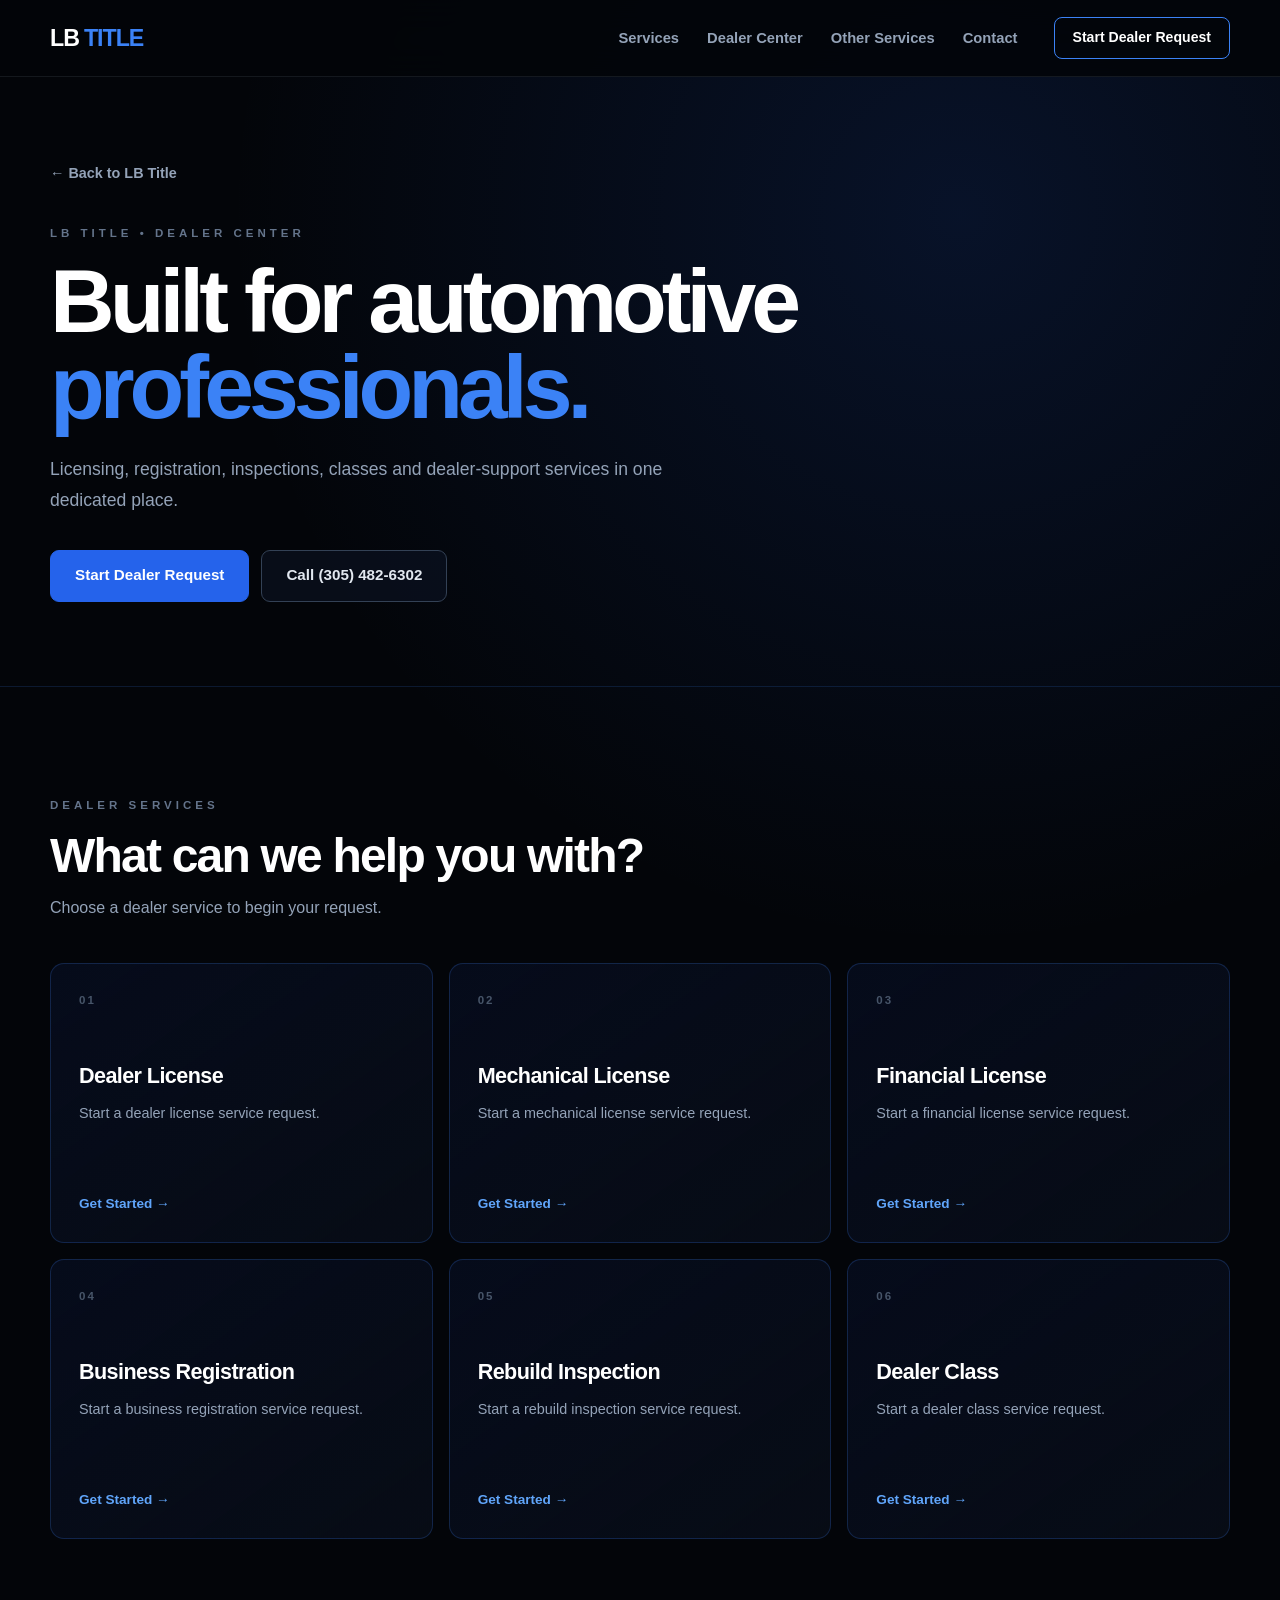
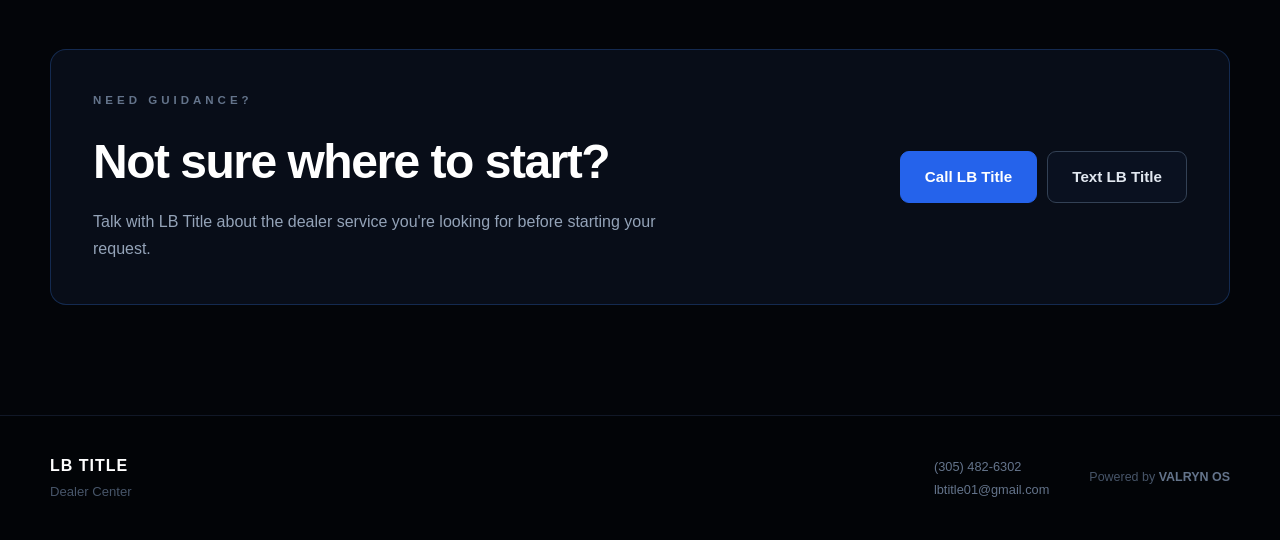
==== dealer/index.html @ 5acdc8e8 "Build LB Title customer service website" ====
<!DOCTYPE html>
<html lang="en">
<head>
  <meta charset="UTF-8">
  <meta name="viewport" content="width=device-width, initial-scale=1.0">

  <title>Dealer Center | LB Title</title>

  <meta
    name="description"
    content="LB Title Dealer Center provides licensing, registration, inspection and dealer-support services."
  >

  <link rel="stylesheet" href="../assets/css/style.css">
</head>

<body class="dealer-center-page">

  <header class="site-header">
    <div class="container nav">

      <a class="logo" href="../index.html" aria-label="LB Title home">
        <span class="logo-lb">LB</span>
        <span class="logo-title">TITLE</span>
      </a>

      <nav class="main-nav" aria-label="Main navigation">
        <a href="../index.html#services">Services</a>
        <a href="index.html">Dealer Center</a>
        <a href="../index.html#other-services">Other Services</a>
        <a href="../index.html#contact">Contact</a>
      </nav>

      <a class="nav-action" href="../intake/dealer.html">
        Start Dealer Request
      </a>

    </div>
  </header>


  <main>

    <!-- DEALER HERO -->
    <section class="dealer-hero">

      <div class="container">

        <a class="back-link" href="../index.html#services">
          ← Back to LB Title
        </a>

        <p class="eyebrow">
          LB Title • Dealer Center
        </p>

        <h1>
          Built for automotive
          <span>professionals.</span>
        </h1>

        <p class="dealer-hero-copy">
          Licensing, registration, inspections, classes and
          dealer-support services in one dedicated place.
        </p>

        <div class="hero-actions">

          <a
            class="button primary"
            href="../intake/dealer.html"
          >
            Start Dealer Request
          </a>

          <a
            class="button secondary"
            href="tel:+13054826302"
          >
            Call (305) 482-6302
          </a>

        </div>

      </div>

    </section>


    <!-- DEALER SERVICES -->
    <section class="dealer-services">

      <div class="container">

        <div class="section-heading">

          <p class="eyebrow">
            Dealer Services
          </p>

          <h2>
            What can we help you with?
          </h2>

          <p>
            Choose a dealer service to begin your request.
          </p>

        </div>


        <div class="dealer-service-grid">


          <a
            class="dealer-service-card"
            href="../intake/dealer.html?service=dealer-license"
          >

            <span class="dealer-service-number">
              01
            </span>

            <h3>
              Dealer License
            </h3>

            <p>
              Start a dealer license service request.
            </p>

            <strong>
              Get Started →
            </strong>

          </a>


          <a
            class="dealer-service-card"
            href="../intake/dealer.html?service=mechanical-license"
          >

            <span class="dealer-service-number">
              02
            </span>

            <h3>
              Mechanical License
            </h3>

            <p>
              Start a mechanical license service request.
            </p>

            <strong>
              Get Started →
            </strong>

          </a>


          <a
            class="dealer-service-card"
            href="../intake/dealer.html?service=financial-license"
          >

            <span class="dealer-service-number">
              03
            </span>

            <h3>
              Financial License
            </h3>

            <p>
              Start a financial license service request.
            </p>

            <strong>
              Get Started →
            </strong>

          </a>


          <a
            class="dealer-service-card"
            href="../intake/dealer.html?service=business-registration"
          >

            <span class="dealer-service-number">
              04
            </span>

            <h3>
              Business Registration
            </h3>

            <p>
              Start a business registration service request.
            </p>

            <strong>
              Get Started →
            </strong>

          </a>


          <a
            class="dealer-service-card"
            href="../intake/dealer.html?service=rebuild-inspection"
          >

            <span class="dealer-service-number">
              05
            </span>

            <h3>
              Rebuild Inspection
            </h3>

            <p>
              Start a rebuild inspection service request.
            </p>

            <strong>
              Get Started →
            </strong>

          </a>


          <a
            class="dealer-service-card"
            href="../intake/dealer.html?service=dealer-class"
          >

            <span class="dealer-service-number">
              06
            </span>

            <h3>
              Dealer Class
            </h3>

            <p>
              Start a dealer class service request.
            </p>

            <strong>
              Get Started →
            </strong>

          </a>

        </div>

      </div>

    </section>


    <!-- DEALER CONTACT -->
    <section class="dealer-contact">

      <div class="container dealer-contact-panel">

        <div>

          <p class="eyebrow">
            Need Guidance?
          </p>

          <h2>
            Not sure where to start?
          </h2>

          <p>
            Talk with LB Title about the dealer service
            you're looking for before starting your request.
          </p>

        </div>


        <div class="dealer-contact-actions">

          <a
            class="button primary"
            href="tel:+13054826302"
          >
            Call LB Title
          </a>

          <a
            class="button secondary"
            href="sms:+13054826302"
          >
            Text LB Title
          </a>

        </div>

      </div>

    </section>

  </main>


  <footer class="site-footer">

    <div class="container footer-content">

      <div class="footer-brand">
        <strong>LB TITLE</strong>
        <p>Dealer Center</p>
      </div>


      <div class="footer-contact">

        <a href="tel:+13054826302">
          (305) 482-6302
        </a>

        <a href="mailto:lbtitle01@gmail.com">
          lbtitle01@gmail.com
        </a>

      </div>


      <div class="powered-by">
        Powered by <strong>VALRYN OS</strong>
      </div>

    </div>

  </footer>


  <script src="../assets/js/main.js"></script>

</body>
</html>
---- assets/css/style.css ----
/* =========================================================
   LB TITLE
   Main Website Styles
   ========================================================= */


/* ---------- RESET ---------- */

* {
  box-sizing: border-box;
  margin: 0;
  padding: 0;
}

html {
  scroll-behavior: smooth;
}

body {
  min-height: 100vh;

  background:
    radial-gradient(
      circle at top,
      #111827 0%,
      #070b12 42%,
      #030509 100%
    );

  color: #ffffff;

  font-family:
    -apple-system,
    BlinkMacSystemFont,
    "Segoe UI",
    Arial,
    sans-serif;

  line-height: 1.5;
}

a {
  color: inherit;
}

ul {
  list-style: none;
}

.container {
  width: min(1180px, calc(100% - 40px));
  margin: 0 auto;
}


/* =========================================================
   HEADER
   ========================================================= */

.site-header {
  position: sticky;
  top: 0;
  z-index: 100;

  border-bottom: 1px solid rgba(148, 163, 184, 0.12);

  background: rgba(3, 5, 9, 0.88);

  backdrop-filter: blur(18px);
  -webkit-backdrop-filter: blur(18px);
}

.nav {
  min-height: 76px;

  display: flex;
  align-items: center;
  gap: 36px;
}

.logo {
  display: inline-flex;
  align-items: center;

  font-size: 1.45rem;
  font-weight: 850;

  letter-spacing: -1px;
  text-decoration: none;

  white-space: nowrap;
}

.logo-lb {
  color: #ffffff;
}

.logo-title {
  margin-left: 5px;

  color: #3b82f6;
}

.main-nav {
  display: flex;
  align-items: center;
  gap: 28px;

  margin-left: auto;
}

.main-nav a {
  color: #94a3b8;

  font-size: 0.92rem;
  font-weight: 600;

  text-decoration: none;

  transition:
    color 0.2s ease,
    transform 0.2s ease;
}

.main-nav a:hover {
  color: #ffffff;

  transform: translateY(-1px);
}

.nav-action {
  display: inline-flex;
  align-items: center;
  justify-content: center;

  min-height: 42px;

  padding: 0 18px;

  border: 1px solid #3b82f6;
  border-radius: 8px;

  color: #ffffff;

  font-size: 0.88rem;
  font-weight: 700;

  text-decoration: none;

  transition:
    background 0.2s ease,
    transform 0.2s ease;
}

.nav-action:hover {
  background: #2563eb;

  transform: translateY(-1px);
}


/* =========================================================
   SHARED
   ========================================================= */

.eyebrow {
  margin-bottom: 16px;

  color: #64748b;

  font-size: 0.72rem;
  font-weight: 800;

  letter-spacing: 4px;
  text-transform: uppercase;
}

.section-heading {
  max-width: 700px;

  margin-bottom: 42px;
}

.section-heading h2 {
  margin-bottom: 12px;

  font-size: clamp(2rem, 5vw, 3rem);
  font-weight: 800;

  letter-spacing: -1.8px;
  line-height: 1.08;
}

.section-heading > p:last-child {
  color: #94a3b8;

  font-size: 1rem;
  line-height: 1.7;
}


/* =========================================================
   BUTTONS
   ========================================================= */

.button {
  display: inline-flex;
  align-items: center;
  justify-content: center;

  min-height: 52px;

  padding: 0 24px;

  border: 1px solid transparent;
  border-radius: 9px;

  font-size: 0.95rem;
  font-weight: 750;

  text-decoration: none;

  transition:
    background 0.2s ease,
    border-color 0.2s ease,
    color 0.2s ease,
    transform 0.2s ease;
}

.button:hover {
  transform: translateY(-2px);
}

.button.primary {
  background: #2563eb;
  border-color: #2563eb;

  color: #ffffff;
}

.button.primary:hover {
  background: #3b82f6;
  border-color: #3b82f6;
}

.button.secondary {
  border-color: #334155;

  background: rgba(15, 23, 42, 0.45);

  color: #e2e8f0;
}

.button.secondary:hover {
  border-color: #3b82f6;

  background: rgba(37, 99, 235, 0.08);

  color: #ffffff;
}


/* =========================================================
   HERO
   ========================================================= */

.hero {
  position: relative;

  min-height: 680px;

  display: flex;
  align-items: center;

  overflow: hidden;

  border-bottom: 1px solid rgba(148, 163, 184, 0.1);
}

.hero::before {
  content: "";

  position: absolute;
  top: -220px;
  right: -180px;

  width: 650px;
  height: 650px;

  border-radius: 50%;

  background: rgba(37, 99, 235, 0.12);

  filter: blur(80px);

  pointer-events: none;
}

.hero::after {
  content: "";

  position: absolute;
  bottom: -300px;
  left: -250px;

  width: 600px;
  height: 600px;

  border-radius: 50%;

  background: rgba(29, 78, 216, 0.08);

  filter: blur(100px);

  pointer-events: none;
}

.hero-content {
  position: relative;
  z-index: 1;

  padding-top: 80px;
  padding-bottom: 80px;
}

.hero h1 {
  max-width: 900px;

  margin-bottom: 24px;

  font-size: clamp(3.2rem, 7vw, 6.2rem);
  font-weight: 850;

  letter-spacing: -5px;
  line-height: 0.95;
}

.hero h1 span {
  display: block;

  color: #3b82f6;
}

.hero-copy {
  max-width: 670px;

  color: #94a3b8;

  font-size: clamp(1rem, 2vw, 1.2rem);
  line-height: 1.75;
}

.hero-actions {
  display: flex;
  flex-wrap: wrap;
  gap: 12px;

  margin-top: 34px;
}


/* =========================================================
   SERVICES
   ========================================================= */

.services {
  padding: 110px 0;
}

.service-grid {
  display: grid;

  grid-template-columns: repeat(2, minmax(0, 1fr));

  gap: 18px;
}

.service-card {
  position: relative;

  min-height: 330px;

  display: flex;
  flex-direction: column;

  padding: 32px;

  border: 1px solid #1e293b;
  border-radius: 14px;

  background:
    linear-gradient(
      145deg,
      rgba(15, 23, 42, 0.92),
      rgba(8, 13, 23, 0.88)
    );

  overflow: hidden;

  transition:
    border-color 0.25s ease,
    transform 0.25s ease,
    background 0.25s ease;
}

.service-card:hover {
  border-color: rgba(59, 130, 246, 0.6);

  transform: translateY(-4px);
}

.service-number {
  margin-bottom: 40px;

  color: #475569;

  font-size: 0.78rem;
  font-weight: 800;

  letter-spacing: 2px;
}

.service-card h3 {
  margin-bottom: 10px;

  font-size: 1.55rem;
  font-weight: 800;

  letter-spacing: -0.7px;
}

.service-card > p {
  margin-bottom: 20px;

  color: #94a3b8;

  line-height: 1.65;
}

.service-card ul {
  display: flex;
  flex-wrap: wrap;
  gap: 8px;

  margin-bottom: 30px;
}

.service-card li {
  padding: 7px 10px;

  border: 1px solid #1e293b;
  border-radius: 6px;

  background: rgba(15, 23, 42, 0.7);

  color: #cbd5e1;

  font-size: 0.78rem;
  font-weight: 650;
}

.service-card > a {
  margin-top: auto;

  color: #60a5fa;

  font-size: 0.9rem;
  font-weight: 750;

  text-decoration: none;
}

.service-card > a:hover {
  color: #93c5fd;
}

.dealer-card {
  border-color: rgba(59, 130, 246, 0.35);

  background:
    linear-gradient(
      145deg,
      rgba(30, 64, 175, 0.18),
      rgba(8, 13, 23, 0.94)
    );
}

.dealer-card::after {
  content: "DEALER";

  position: absolute;
  top: 25px;
  right: 28px;

  color: rgba(96, 165, 250, 0.5);

  font-size: 0.65rem;
  font-weight: 800;

  letter-spacing: 3px;
}


/* =========================================================
   OTHER SERVICES
   ========================================================= */

.other-services {
  padding: 100px 0;

  border-top: 1px solid rgba(148, 163, 184, 0.08);
  border-bottom: 1px solid rgba(148, 163, 184, 0.08);

  background: rgba(15, 23, 42, 0.22);
}

.other-service-card {
  max-width: 760px;

  padding: 30px;

  border: 1px solid #1e293b;
  border-radius: 12px;

  background: rgba(8, 13, 23, 0.7);
}

.other-service-card h3 {
  margin-bottom: 10px;

  font-size: 1.35rem;
}

.other-service-card p {
  margin-bottom: 18px;

  color: #94a3b8;

  line-height: 1.65;
}

.other-service-card a {
  color: #60a5fa;

  font-weight: 700;

  text-decoration: none;
}


/* =========================================================
   GET STARTED
   ========================================================= */

.request {
  padding: 110px 0;
}

.action-grid {
  display: grid;

  grid-template-columns: repeat(4, minmax(0, 1fr));

  gap: 14px;
}

.action-card {
  min-height: 150px;

  display: flex;
  flex-direction: column;
  justify-content: space-between;

  padding: 24px;

  border: 1px solid #1e293b;
  border-radius: 12px;

  background: rgba(15, 23, 42, 0.55);

  text-decoration: none;

  transition:
    border-color 0.2s ease,
    background 0.2s ease,
    transform 0.2s ease;
}

.action-card:hover {
  border-color: #3b82f6;

  background: rgba(37, 99, 235, 0.08);

  transform: translateY(-3px);
}

.action-card span {
  color: #64748b;

  font-size: 0.75rem;
  font-weight: 800;

  letter-spacing: 2px;
  text-transform: uppercase;
}

.action-card strong {
  color: #ffffff;

  font-size: 1rem;
  line-height: 1.35;
}


/* =========================================================
   ASK LB
   ========================================================= */

.ask-lb {
  padding: 0 0 110px;
}

.ask-lb-panel {
  position: relative;

  display: grid;

  grid-template-columns: 1fr auto;

  align-items: center;
  gap: 40px;

  padding: 42px;

  border: 1px solid rgba(59, 130, 246, 0.35);
  border-radius: 16px;

  background:
    linear-gradient(
      135deg,
      rgba(30, 64, 175, 0.2),
      rgba(15, 23, 42, 0.6)
    );

  overflow: hidden;
}

.ask-lb-panel::after {
  content: "LB";

  position: absolute;
  right: 170px;
  bottom: -60px;

  color: rgba(59, 130, 246, 0.04);

  font-size: 13rem;
  font-weight: 900;

  line-height: 1;

  pointer-events: none;
}

.ask-lb-panel h2 {
  margin-bottom: 12px;

  font-size: clamp(2rem, 5vw, 3rem);

  letter-spacing: -1.5px;
}

.ask-lb-panel > div:first-child > p:last-child {
  max-width: 650px;

  color: #94a3b8;

  line-height: 1.7;
}

.ask-lb-status {
  position: relative;
  z-index: 1;

  min-width: 180px;

  padding: 18px;

  border: 1px solid rgba(96, 165, 250, 0.25);
  border-radius: 10px;

  background: rgba(3, 5, 9, 0.45);
}

.ask-lb-status span {
  display: block;

  margin-bottom: 4px;

  color: #64748b;

  font-size: 0.7rem;
  font-weight: 800;

  letter-spacing: 2px;
  text-transform: uppercase;
}

.ask-lb-status strong {
  color: #60a5fa;

  font-size: 0.95rem;
}


/* =========================================================
   CONTACT
   ========================================================= */

.contact-section {
  padding: 110px 0;

  border-top: 1px solid rgba(148, 163, 184, 0.08);

  background: rgba(2, 6, 12, 0.5);
}

.contact-actions {
  display: flex;
  flex-wrap: wrap;
  gap: 12px;
}


/* =========================================================
   FOOTER
   ========================================================= */

.site-footer {
  padding: 38px 0;

  border-top: 1px solid #111827;

  background: #020407;
}

.footer-content {
  display: grid;

  grid-template-columns: 1fr auto auto;

  align-items: center;
  gap: 40px;
}

.footer-brand strong {
  display: block;

  margin-bottom: 4px;

  color: #ffffff;

  font-size: 1rem;
  letter-spacing: 1px;
}

.footer-brand p {
  color: #475569;

  font-size: 0.82rem;
}

.footer-contact {
  display: flex;
  flex-direction: column;
  gap: 4px;
}

.footer-contact a {
  color: #64748b;

  font-size: 0.8rem;

  text-decoration: none;
}

.footer-contact a:hover {
  color: #ffffff;
}

.powered-by {
  color: #475569;

  font-size: 0.78rem;
}

.powered-by strong {
  color: #64748b;
}


/* =========================================================
   RESPONSIVE
   ========================================================= */

@media (max-width: 900px) {

  .main-nav {
    display: none;
  }

  .nav-action {
    margin-left: auto;
  }

  .hero {
    min-height: 600px;
  }

  .hero h1 {
    letter-spacing: -3px;
  }

  .service-grid {
    grid-template-columns: 1fr;
  }

  .action-grid {
    grid-template-columns: repeat(2, minmax(0, 1fr));
  }

  .footer-content {
    grid-template-columns: 1fr;
  }

  .ask-lb-panel {
    grid-template-columns: 1fr;
  }

  .ask-lb-status {
    width: fit-content;
  }

}


@media (max-width: 560px) {

  .container {
    width: min(100% - 28px, 1180px);
  }

  .nav {
    min-height: 68px;
  }

  .logo {
    font-size: 1.25rem;
  }

  .nav-action {
    min-height: 38px;

    padding: 0 13px;

    font-size: 0.78rem;
  }

  .hero {
    min-height: auto;
  }

  .hero-content {
    padding-top: 100px;
    padding-bottom: 90px;
  }

  .hero h1 {
    font-size: clamp(3rem, 16vw, 4.4rem);

    letter-spacing: -3.5px;
  }

  .hero-copy {
    font-size: 1rem;
  }

  .hero-actions {
    flex-direction: column;
  }
  .hero-actions .button {
    width: 100%;
  }

  .services,
  .request,
  .contact-section {
    padding: 80px 0;
  }

  .other-services {
    padding: 80px 0;
  }

  .ask-lb {
    padding-bottom: 80px;
  }

  .service-card {
    min-height: auto;
    padding: 26px;
  }

  .service-number {
    margin-bottom: 28px;
  }

  .action-grid {
    grid-template-columns: 1fr;
  }

  .action-card {
    min-height: 125px;
  }

  .ask-lb-panel {
    padding: 28px;
  }

  .ask-lb-panel::after {
    right: -30px;
    bottom: -35px;

    font-size: 9rem;
  }

  .contact-actions {
    flex-direction: column;
  }

  .contact-actions .button {
    width: 100%;
  }

  .footer-content {
    gap: 24px;
  }

}


/* =========================================================
   ACCESSIBILITY
   ========================================================= */

a:focus-visible {
  outline: 2px solid #60a5fa;
  outline-offset: 4px;
}


/* =========================================================
   SELECTION
   ========================================================= */

::selection {
  background: #2563eb;
  color: #ffffff;
}

/* =========================================================
   INTAKE PAGES
   ========================================================= */

.intake-hero {
  padding: 70px 0 45px;

  border-bottom: 1px solid rgba(148, 163, 184, 0.08);
}

.back-link {
  display: inline-block;

  margin-bottom: 40px;

  color: #94a3b8;

  font-size: 0.9rem;
  font-weight: 650;

  text-decoration: none;
}

.back-link:hover {
  color: #ffffff;
}

.intake-hero h1 {
  margin-bottom: 16px;

  font-size: clamp(2.7rem, 6vw, 4.5rem);
  font-weight: 850;

  letter-spacing: -3px;
  line-height: 1;
}

.intake-hero > .container > p:last-child {
  max-width: 680px;

  color: #94a3b8;

  font-size: 1.05rem;
  line-height: 1.7;
}


/* ---------- LAYOUT ---------- */

.intake-section {
  padding: 70px 0 110px;
}

.intake-layout {
  display: grid;

  grid-template-columns:
    minmax(0, 1fr)
    minmax(280px, 340px);

  align-items: start;
  gap: 30px;
}


/* ---------- FORM ---------- */

.intake-form {
  display: flex;
  flex-direction: column;
  gap: 18px;
}

.form-section {
  min-width: 0;

  padding: 30px;

  border: 1px solid #1e293b;
  border-radius: 14px;

  background:
    linear-gradient(
      145deg,
      rgba(15, 23, 42, 0.88),
      rgba(8, 13, 23, 0.82)
    );
}

.form-section legend {
  padding: 0 10px;

  color: #ffffff;

  font-size: 1.15rem;
  font-weight: 800;
}

.form-help {
  margin-bottom: 24px;

  color: #64748b;

  font-size: 0.9rem;
}


/* ---------- SERVICE CHOICE ---------- */

.service-choice-grid {
  display: grid;

  grid-template-columns: repeat(2, minmax(0, 1fr));

  gap: 12px;
}

.service-choice {
  position: relative;

  display: block;

  cursor: pointer;
}

.service-choice input {
  position: absolute;

  width: 1px;
  height: 1px;

  opacity: 0;
  pointer-events: none;
}

.service-choice span {
  min-height: 120px;

  display: flex;
  flex-direction: column;
  justify-content: center;

  padding: 20px;

  border: 1px solid #273449;
  border-radius: 10px;

  background: rgba(15, 23, 42, 0.6);

  transition:
    border-color 0.2s ease,
    background 0.2s ease,
    transform 0.2s ease;
}

.service-choice:hover span {
  border-color: #3b82f6;

  transform: translateY(-2px);
}

.service-choice input:checked + span {
  border-color: #3b82f6;

  background: rgba(37, 99, 235, 0.12);

  box-shadow:
    inset 0 0 0 1px rgba(59, 130, 246, 0.18);
}

.service-choice strong {
  margin-bottom: 7px;

  color: #ffffff;

  font-size: 1rem;
}

.service-choice small {
  color: #94a3b8;

  font-size: 0.8rem;
  line-height: 1.5;
}


/* ---------- FIELDS ---------- */

.form-grid {
  display: grid;

  grid-template-columns: repeat(2, minmax(0, 1fr));

  gap: 18px;
}

.form-field {
  display: flex;
  flex-direction: column;
  gap: 8px;
}

.form-field-full {
  grid-column: 1 / -1;
}

.form-field label {
  color: #cbd5e1;

  font-size: 0.82rem;
  font-weight: 700;
}

.form-field input,
.form-field textarea,
.form-field select {
  width: 100%;

  border: 1px solid #273449;
  border-radius: 8px;

  outline: none;

  background: #080d17;

  color: #ffffff;

  font: inherit;

  transition:
    border-color 0.2s ease,
    box-shadow 0.2s ease,
    background 0.2s ease;
}

.form-field input,
.form-field select {
  min-height: 48px;

  padding: 0 14px;
}

.form-field textarea {
  min-height: 145px;

  padding: 14px;

  resize: vertical;
}

.form-field input::placeholder,
.form-field textarea::placeholder {
  color: #475569;
}

.form-field input:focus,
.form-field textarea:focus,
.form-field select:focus {
  border-color: #3b82f6;

  background: #0b1220;

  box-shadow:
    0 0 0 3px rgba(59, 130, 246, 0.1);
}


/* ---------- CONDITIONAL ---------- */

.conditional-section[hidden] {
  display: none;
}


/* ---------- SUBMIT ---------- */

.form-submit {
  display: flex;
  align-items: center;
  justify-content: space-between;

  gap: 24px;

  padding: 24px 28px;

  border: 1px solid rgba(59, 130, 246, 0.3);
  border-radius: 12px;

  background: rgba(37, 99, 235, 0.07);
}

.form-submit[hidden] {
  display: none;
}

.form-submit strong {
  display: block;

  margin-bottom: 4px;
}

.form-submit p {
  color: #64748b;

  font-size: 0.85rem;
}


/* ---------- SIDEBAR ---------- */

.intake-sidebar {
  position: sticky;

  top: 105px;
}

.sidebar-card {
  padding: 28px;

  border: 1px solid #1e293b;
  border-radius: 14px;

  background:
    linear-gradient(
      145deg,
      rgba(15, 23, 42, 0.9),
      rgba(8, 13, 23, 0.9)
    );
}

.sidebar-card h2 {
  margin-bottom: 12px;

  font-size: 1.5rem;

  letter-spacing: -0.8px;
}

.sidebar-card > p:not(.eyebrow) {
  margin-bottom: 24px;

  color: #94a3b8;

  font-size: 0.9rem;
  line-height: 1.65;
}

.sidebar-card .button {
  width: 100%;

  margin-bottom: 10px;
}

.sidebar-email {
  display: block;

  margin-top: 16px;

  color: #60a5fa;

  font-size: 0.82rem;

  text-align: center;
  text-decoration: none;
}

.sidebar-email:hover {
  color: #93c5fd;
}


/* =========================================================
   INTAKE RESPONSIVE
   ========================================================= */

@media (max-width: 900px) {

  .intake-layout {
    grid-template-columns: 1fr;
  }

  .intake-sidebar {
    position: static;
  }

}


@media (max-width: 560px) {

  .intake-hero {
    padding: 50px 0 35px;
  }

  .back-link {
    margin-bottom: 30px;
  }

  .intake-hero h1 {
    letter-spacing: -2px;
  }

  .intake-section {
    padding: 45px 0 80px;
  }

  .form-section {
    padding: 22px;
  }

  .service-choice-grid,
  .form-grid {
    grid-template-columns: 1fr;
  }

  .form-field-full {
    grid-column: auto;
  }

  .form-submit {
    flex-direction: column;
    align-items: stretch;
  }

  .form-submit .button {
    width: 100%;
  }

}
/* =========================================================
   TITLE INTAKE
   ========================================================= */

.title-choice-grid {
  display: grid;

  grid-template-columns: repeat(3, minmax(0, 1fr));

  gap: 12px;
}


@media (max-width: 760px) {

  .title-choice-grid {
    grid-template-columns: 1fr;
  }

}






/* =========================================================
   DEALER CENTER
   ========================================================= */

.dealer-center-page {
  background:
    radial-gradient(
      circle at 75% 10%,
      rgba(37, 99, 235, 0.14),
      transparent 34%
    ),
    #030509;
}

.dealer-hero {
  min-height: 610px;

  display: flex;
  align-items: center;

  padding: 80px 0;

  border-bottom: 1px solid rgba(59, 130, 246, 0.16);
}

.dealer-hero h1 {
  max-width: 850px;

  margin-bottom: 24px;

  font-size: clamp(3.2rem, 7vw, 6rem);
  font-weight: 850;

  letter-spacing: -5px;
  line-height: 0.96;
}

.dealer-hero h1 span {
  display: block;

  color: #3b82f6;
}

.dealer-hero-copy {
  max-width: 650px;

  color: #94a3b8;

  font-size: 1.1rem;
  line-height: 1.75;
}


/* ---------- DEALER SERVICES ---------- */

.dealer-services {
  padding: 110px 0;
}

.dealer-service-grid {
  display: grid;

  grid-template-columns: repeat(3, minmax(0, 1fr));

  gap: 16px;
}

.dealer-service-card {
  min-height: 280px;

  display: flex;
  flex-direction: column;

  padding: 28px;

  border: 1px solid rgba(59, 130, 246, 0.22);
  border-radius: 14px;

  background:
    linear-gradient(
      145deg,
      rgba(30, 64, 175, 0.11),
      rgba(8, 13, 23, 0.92)
    );

  text-decoration: none;

  transition:
    border-color 0.22s ease,
    background 0.22s ease,
    transform 0.22s ease;
}

.dealer-service-card:hover {
  border-color: #3b82f6;

  background:
    linear-gradient(
      145deg,
      rgba(37, 99, 235, 0.18),
      rgba(8, 13, 23, 0.96)
    );

  transform: translateY(-4px);
}

.dealer-service-number {
  margin-bottom: 50px;

  color: #475569;

  font-size: 0.72rem;
  font-weight: 800;

  letter-spacing: 2px;
}

.dealer-service-card h3 {
  margin-bottom: 10px;

  color: #ffffff;

  font-size: 1.35rem;

  letter-spacing: -0.6px;
}

.dealer-service-card p {
  margin-bottom: 28px;

  color: #94a3b8;

  font-size: 0.9rem;
  line-height: 1.6;
}

.dealer-service-card strong {
  margin-top: auto;

  color: #60a5fa;

  font-size: 0.85rem;
}


/* ---------- DEALER CONTACT ---------- */

.dealer-contact {
  padding: 0 0 110px;
}

.dealer-contact-panel {
  display: flex;
  align-items: center;
  justify-content: space-between;

  gap: 40px;

  padding: 42px;

  border: 1px solid rgba(59, 130, 246, 0.25);
  border-radius: 16px;

  background: rgba(15, 23, 42, 0.48);
}

.dealer-contact-panel h2 {
  margin-bottom: 10px;

  font-size: clamp(2rem, 4vw, 3rem);

  letter-spacing: -1.5px;
}

.dealer-contact-panel > div:first-child > p:last-child {
  max-width: 620px;

  color: #94a3b8;

  line-height: 1.7;
}

.dealer-contact-actions {
  display: flex;
  flex-shrink: 0;

  gap: 10px;
}


/* ---------- DEALER RESPONSIVE ---------- */

@media (max-width: 900px) {

  .dealer-service-grid {
    grid-template-columns: repeat(2, minmax(0, 1fr));
  }

  .dealer-contact-panel {
    flex-direction: column;
    align-items: flex-start;
  }

}


@media (max-width: 560px) {

  .dealer-hero {
    min-height: auto;

    padding: 70px 0;
  }

  .dealer-hero h1 {
    letter-spacing: -3px;
  }

  .dealer-services {
    padding: 80px 0;
  }

  .dealer-service-grid {
    grid-template-columns: 1fr;
  }

  .dealer-service-card {
    min-height: 240px;
  }

  .dealer-contact {
    padding-bottom: 80px;
  }

  .dealer-contact-panel {
    padding: 28px;
  }

  .dealer-contact-actions {
    width: 100%;

    flex-direction: column;
  }

  .dealer-contact-actions .button {
    width: 100%;
  }

}



/* =========================================================
   DEALER INTAKE
   ========================================================= */

.dealer-choice-grid {
  display: grid;

  grid-template-columns: repeat(3, minmax(0, 1fr));

  gap: 12px;
}


@media (max-width: 760px) {

  .dealer-choice-grid {
    grid-template-columns: 1fr;
  }

}



/* =========================================================
   SUCCESS PAGE
   ========================================================= */

.success-page {
  min-height: calc(100vh - 76px);

  display: flex;
  flex-direction: column;
}

.success-section {
  flex: 1;

  display: flex;
  align-items: center;

  padding: 100px 0;
}

.success-card {
  max-width: 760px;

  margin: 0 auto;

  padding: 60px;

  border: 1px solid rgba(59, 130, 246, 0.3);
  border-radius: 18px;

  background:
    linear-gradient(
      145deg,
      rgba(30, 64, 175, 0.14),
      rgba(8, 13, 23, 0.92)
    );

  text-align: center;
}

.success-check {
  width: 68px;
  height: 68px;

  display: flex;
  align-items: center;
  justify-content: center;

  margin: 0 auto 28px;

  border: 1px solid rgba(59, 130, 246, 0.5);
  border-radius: 50%;

  background: rgba(37, 99, 235, 0.12);

  color: #60a5fa;

  font-size: 2rem;
  font-weight: 800;
}

.success-card h1 {
  margin-bottom: 20px;

  font-size: clamp(3rem, 7vw, 5rem);
  font-weight: 850;

  letter-spacing: -4px;
  line-height: 1;
}

.success-copy {
  max-width: 590px;

  margin: 0 auto;

  color: #94a3b8;

  font-size: 1.05rem;
  line-height: 1.75;
}

.success-note {
  max-width: 520px;

  margin: 34px auto 0;

  padding: 20px;

  border: 1px solid #1e293b;
  border-radius: 10px;

  background: rgba(3, 5, 9, 0.35);
}

.success-note strong {
  display: block;

  margin-bottom: 5px;
}

.success-note p {
  color: #64748b;

  font-size: 0.88rem;
}

.success-actions {
  display: flex;
  justify-content: center;
  flex-wrap: wrap;

  gap: 10px;

  margin-top: 34px;
}


@media (max-width: 560px) {

  .success-section {
    padding: 60px 0;
  }

  .success-card {
    padding: 36px 22px;
  }

  .success-card h1 {
    letter-spacing: -2.5px;
  }

  .success-actions {
    flex-direction: column;
  }

  .success-actions .button {
    width: 100%;
  }

}
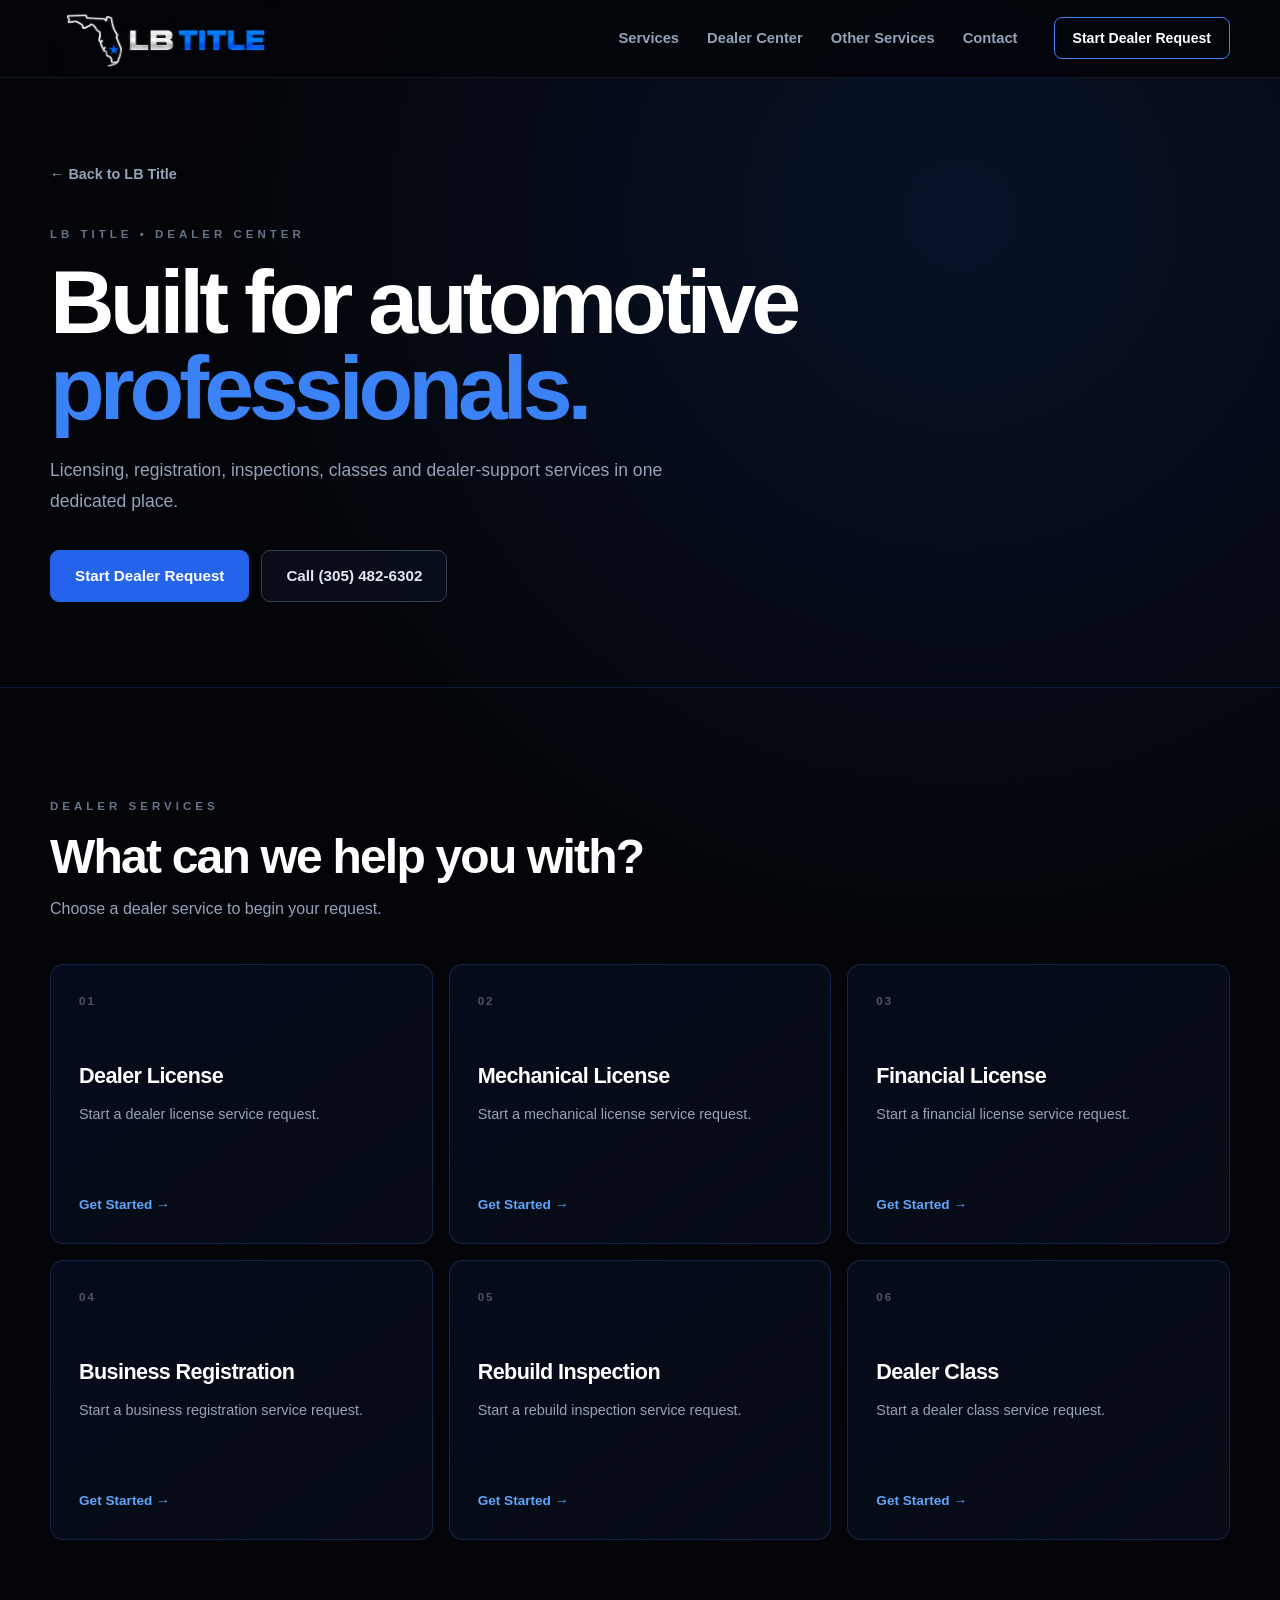
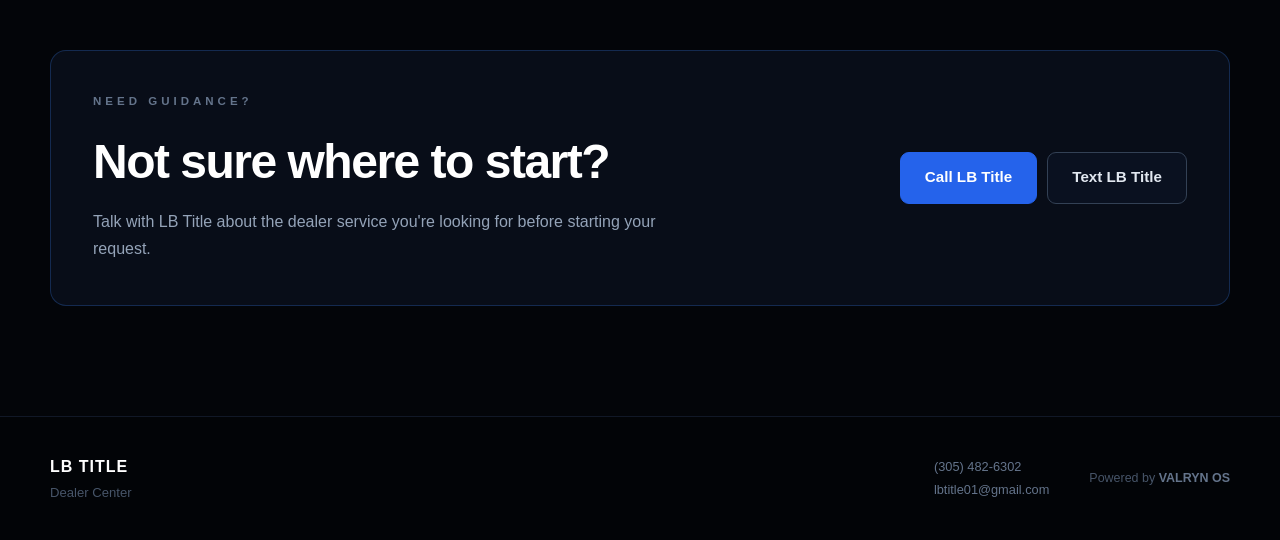
==== commit 5d18132d: "Add LB Title production branding and ignore macOS metadata" ====
--- a/dealer/index.html
+++ b/dealer/index.html
@@ -20,8 +20,11 @@
     <div class="container nav">
 
       <a class="logo" href="../index.html" aria-label="LB Title home">
-        <span class="logo-lb">LB</span>
-        <span class="logo-title">TITLE</span>
+        <img
+          src="../assets/images/lb-title-logo.png"
+          alt="LB Title"
+          class="site-logo"
+        >
       </a>
 
       <nav class="main-nav" aria-label="Main navigation">
--- a/assets/css/style.css
+++ b/assets/css/style.css
@@ -1838,4 +1838,47 @@
     width: 100%;
   }
 
+}
+
+
+/* =========================================================
+   LB TITLE LOGO
+   ========================================================= */
+
+.logo {
+  display: flex;
+  align-items: center;
+  flex-shrink: 0;
+
+  text-decoration: none;
+}
+
+.site-logo {
+  display: block;
+
+  width: 230px;
+  max-width: 100%;
+  height: auto;
+
+  object-fit: contain;
+}
+
+
+/* ---------- LOGO RESPONSIVE ---------- */
+
+@media (max-width: 900px) {
+
+  .site-logo {
+    width: 200px;
+  }
+
+}
+
+
+@media (max-width: 560px) {
+
+  .site-logo {
+    width: 165px;
+  }
+
 }
